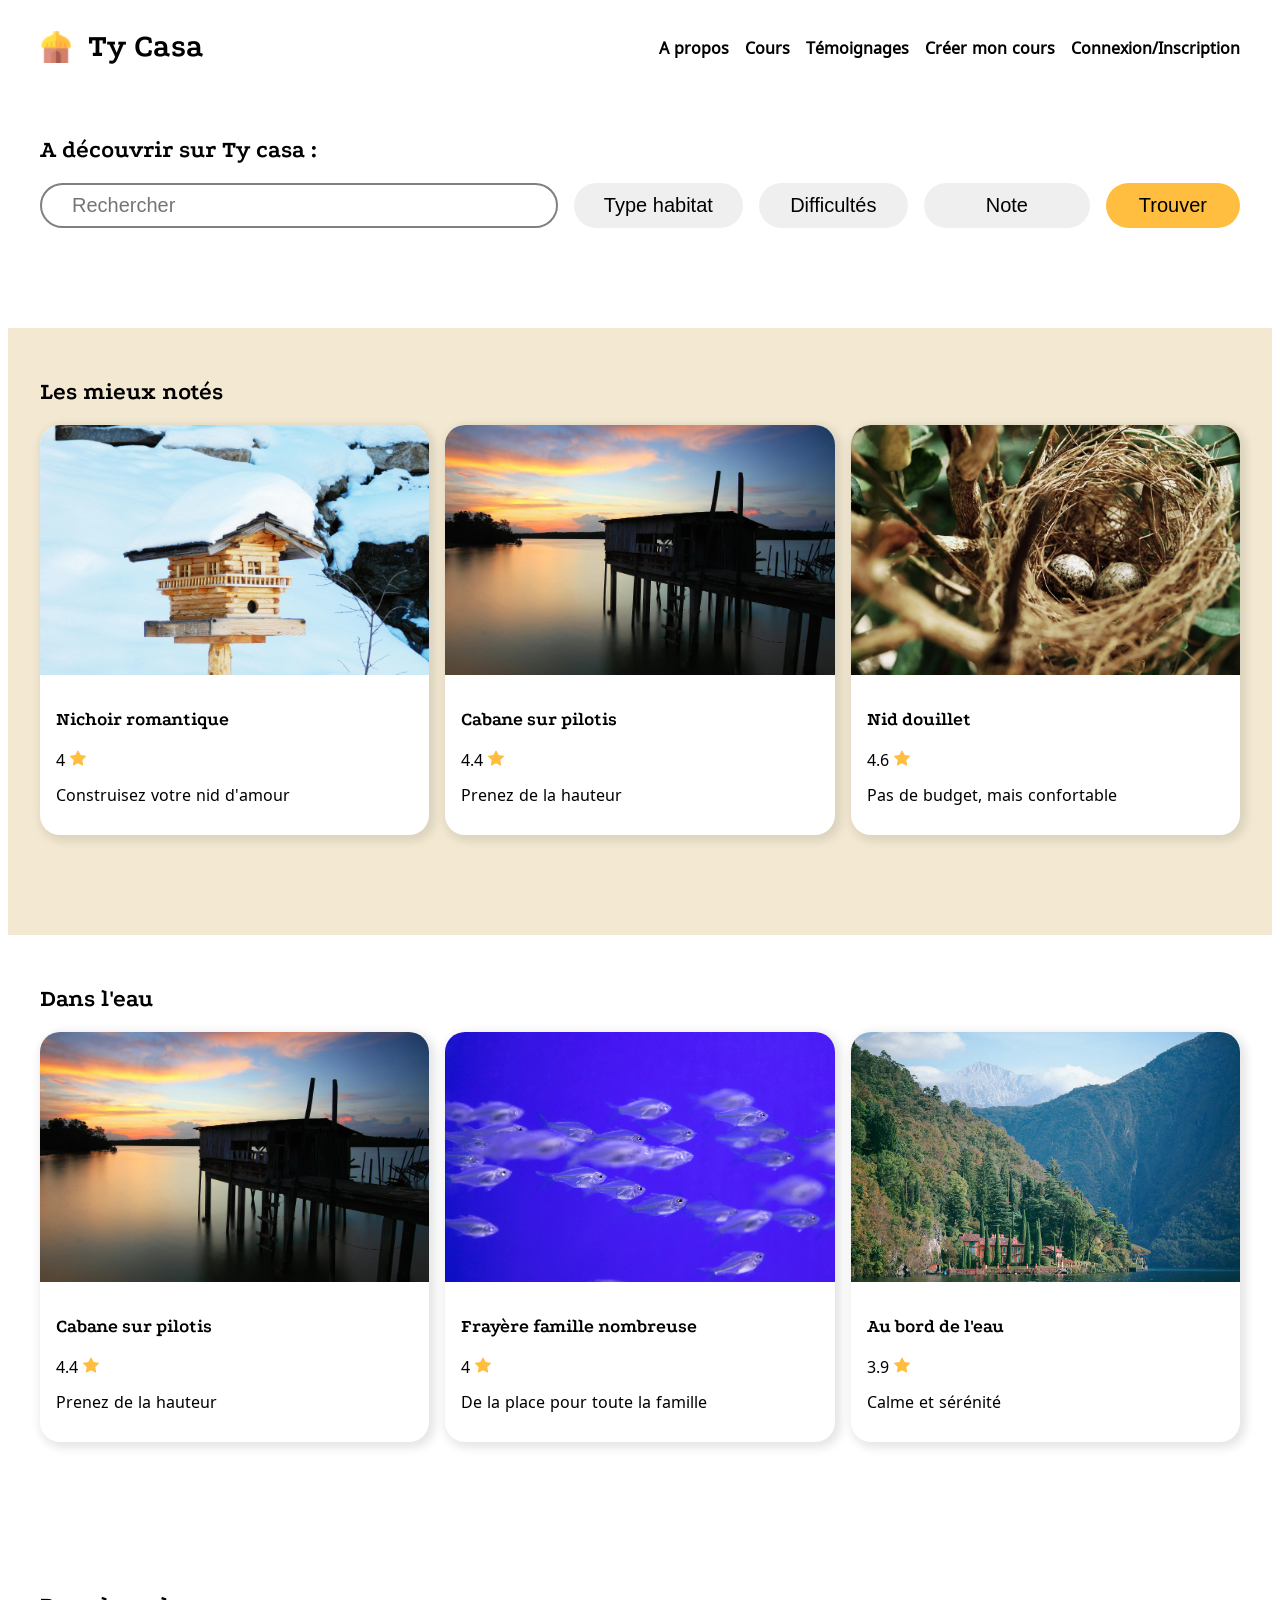
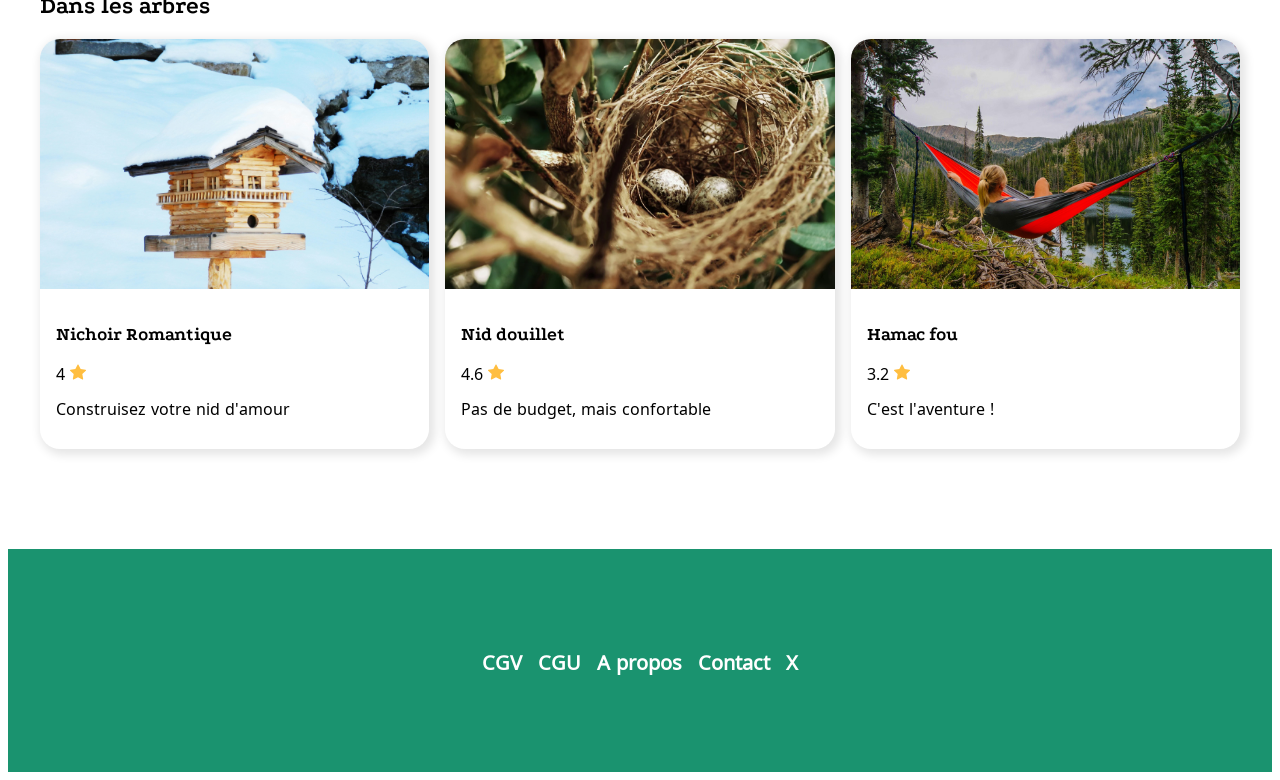
==== 2024/crise-logement-animaux/ty-casa/index.html @ b910e711 "Add webpage:Ty casa" ====
<!DOCTYPE html>
<html lang="fr">

<head>
    <meta charset="UTF-8">
    <meta name="viewport" content="width=device-width, initial-scale=1.0">
    <title>Ty Casa</title>
    <link rel="stylesheet" href="/2024/crise-logement-animaux/ty-casa/style.css">
    <link rel="preconnect" href="https://fonts.googleapis.com">
    <link rel="preconnect" href="https://fonts.gstatic.com" crossorigin>
    <link
        href="https://fonts.googleapis.com/css2?family=Noto+Sans+Warang+Citi&family=Podkova:wght@400..800&display=swap"
        rel="stylesheet">
</head>

<body>
    <header class="container">
        <div class="logo">
            <img src="/2024/crise-logement-animaux/ty-casa/images/hut.png" class="img-logo" alt="logo">
            <h1> Ty Casa </h1>
        </div>
        <nav>
            <ul class="menu reset">
                <li><a href="#">A propos</a> </li>
                <li><a href="#">Cours</a> </li>
                <li><a href="#">Témoignages</a></li>
                <li><a href="">Créer mon cours</a></li>
                <li><a href="#"> Connexion/Inscription</a></li>
            </ul>
        </nav>
    </header>
    <section class="container vertical-spacing">
        <h2 for="site-search">A découvrir sur Ty casa :</h2>
        <div class="search-bar">
            <input type="search" id="site-search" name="q" placeholder="Rechercher" />
            <select class="select-critere" name="habitat" id="habitat-select">
                <option value="">Type habitat</option>
                <option value="dog">Eau</option>
                <option value="cat">Terre</option>
                <option value="hamster">Forêt</option>
            </select>
            <select class="select-critere" name="difficultes" id="difficultes-select">
                <option value="">Difficultés</option>
                <option value="dog">Facile</option>
                <option value="cat">Moyenne</option>
                <option value="hamster">Elevée</option>
                <option value="hamster">Hard-core</option>
            </select>
            <select class="select-critere" name="notes" id="notes-select">
                <option value="">Note</option>
                <option value="dog">Bof 1/5</option>
                <option value="cat">Moyen 2/5</option>
                <option value="hamster">Pas mal 3/5</option>
                <option value="hamster">Cool 4/5</option>
                <option value="hamster">Top 5/5</option>
            </select>

            <button class="button-primary">Trouver</button>
        </div>
    </section>
    <section id="mieux-notes">
        <div class="container vertical-spacing">
            <h2>Les mieux notés</h2>
            <ul class="card-container reset">
                <li class="card">
                    <div class="card-img">
                        <img src="/2024/crise-logement-animaux/ty-casa/images/nichoir.jpg" alt="image-cours">
                    </div>
                    <div class="card-content">
                        <h3>Nichoir romantique</h3>
                        <p>4
                            <svg xmlns="http://www.w3.org/2000/svg" width="16" height="16" fill="currentColor"
                                class="bi bi-star-fill" viewBox="0 0 16 16">
                                <path
                                    d="M3.612 15.443c-.386.198-.824-.149-.746-.592l.83-4.73L.173 6.765c-.329-.314-.158-.888.283-.95l4.898-.696L7.538.792c.197-.39.73-.39.927 0l2.184 4.327 4.898.696c.441.062.612.636.282.95l-3.522 3.356.83 4.73c.078.443-.36.79-.746.592L8 13.187l-4.389 2.256z" />
                            </svg>
                        </p>
                        <p>Construisez votre nid d'amour</p>
                    </div>
                </li>
                <li class="card">
                    <div class="card-img">
                        <img src="/2024/crise-logement-animaux/ty-casa/images/cabane.jpg" alt="image-cours">
                    </div>
                    <div class="card-content">
                        <h3>Cabane sur pilotis</h3>
                        <p>4.4
                            <svg xmlns="http://www.w3.org/2000/svg" width="16" height="16" fill="currentColor"
                                class="bi bi-star-fill" viewBox="0 0 16 16">
                                <path
                                    d="M3.612 15.443c-.386.198-.824-.149-.746-.592l.83-4.73L.173 6.765c-.329-.314-.158-.888.283-.95l4.898-.696L7.538.792c.197-.39.73-.39.927 0l2.184 4.327 4.898.696c.441.062.612.636.282.95l-3.522 3.356.83 4.73c.078.443-.36.79-.746.592L8 13.187l-4.389 2.256z" />
                            </svg>
                        </p>
                        <p>Prenez de la hauteur</p>
                    </div>
                </li>
                <li class="card">
                    <div class="card-img">
                        <img src="/2024/crise-logement-animaux/ty-casa/images/Nid.webp" alt="image-cours">
                    </div>
                    <div class="card-content">
                        <h3>Nid douillet</h3>
                        <p>4.6
                            <svg xmlns="http://www.w3.org/2000/svg" width="16" height="16" fill="currentColor"
                                class="bi bi-star-fill" viewBox="0 0 16 16">
                                <path
                                    d="M3.612 15.443c-.386.198-.824-.149-.746-.592l.83-4.73L.173 6.765c-.329-.314-.158-.888.283-.95l4.898-.696L7.538.792c.197-.39.73-.39.927 0l2.184 4.327 4.898.696c.441.062.612.636.282.95l-3.522 3.356.83 4.73c.078.443-.36.79-.746.592L8 13.187l-4.389 2.256z" />
                            </svg>
                        </p>
                        <p>Pas de budget, mais confortable</p>
                    </div>
                </li>
            </ul>
        </div>
    </section>
    <section class="container vertical-spacing">
        <h2>Dans l'eau</h2>
        <ul class="card-container reset">
            <li class="card">
                <div class="card-img">
                    <img src="/2024/crise-logement-animaux/ty-casa/images/cabane.jpg" alt="image-cours" alt="image-cours">
                </div>
                <div class="card-content">
                    <h3>Cabane sur pilotis</h3>
                    <p>4.4
                        <svg xmlns="http://www.w3.org/2000/svg" width="16" height="16" fill="currentColor"
                            class="bi bi-star-fill" viewBox="0 0 16 16">
                            <path
                                d="M3.612 15.443c-.386.198-.824-.149-.746-.592l.83-4.73L.173 6.765c-.329-.314-.158-.888.283-.95l4.898-.696L7.538.792c.197-.39.73-.39.927 0l2.184 4.327 4.898.696c.441.062.612.636.282.95l-3.522 3.356.83 4.73c.078.443-.36.79-.746.592L8 13.187l-4.389 2.256z" />
                        </svg>
                    </p>
                    <p>Prenez de la hauteur</p>
                </div>
            </li>
            <li class="card">
                <div class="card-img">
                    <img src="/2024/crise-logement-animaux/ty-casa/images/frayere.jpg" alt="image-cours">
                </div>
                <div class="card-content">
                    <h3>Frayère famille nombreuse</h3>
                    <p>4
                        <svg xmlns="http://www.w3.org/2000/svg" width="16" height="16" fill="currentColor"
                            class="bi bi-star-fill" viewBox="0 0 16 16">
                            <path
                                d="M3.612 15.443c-.386.198-.824-.149-.746-.592l.83-4.73L.173 6.765c-.329-.314-.158-.888.283-.95l4.898-.696L7.538.792c.197-.39.73-.39.927 0l2.184 4.327 4.898.696c.441.062.612.636.282.95l-3.522 3.356.83 4.73c.078.443-.36.79-.746.592L8 13.187l-4.389 2.256z" />
                        </svg>
                    </p>
                    <p>De la place pour toute la famille</p>
                </div>
            </li>
            <li class="card">
                <div class="card-img">
                    <img src="/2024/crise-logement-animaux/ty-casa/images/maison-eau2.jpg" alt="image-cours">
                </div>
                <div class="card-content">
                    <h3>Au bord de l'eau</h3>
                    <p>3.9
                        <svg xmlns="http://www.w3.org/2000/svg" width="16" height="16" fill="currentColor"
                            class="bi bi-star-fill" viewBox="0 0 16 16">
                            <path
                                d="M3.612 15.443c-.386.198-.824-.149-.746-.592l.83-4.73L.173 6.765c-.329-.314-.158-.888.283-.95l4.898-.696L7.538.792c.197-.39.73-.39.927 0l2.184 4.327 4.898.696c.441.062.612.636.282.95l-3.522 3.356.83 4.73c.078.443-.36.79-.746.592L8 13.187l-4.389 2.256z" />
                        </svg>
                    </p>
                    <p>Calme et sérénité</p>
                </div>
            </li>
        </ul>
    </section>
    <section class="container vertical-spacing">
        <h2>Dans les arbres</h2>
        <ul class="card-container reset">
            <li class="card">
                <div class="card-img">
                    <img src="/2024/crise-logement-animaux/ty-casa/images/nichoir.jpg" alt="image-cours">
                </div>
                <div class="card-content">
                    <h3>Nichoir Romantique</h3>
                    <p>4
                        <svg xmlns="http://www.w3.org/2000/svg" width="16" height="16" fill="currentColor"
                            class="bi bi-star-fill" viewBox="0 0 16 16">
                            <path
                                d="M3.612 15.443c-.386.198-.824-.149-.746-.592l.83-4.73L.173 6.765c-.329-.314-.158-.888.283-.95l4.898-.696L7.538.792c.197-.39.73-.39.927 0l2.184 4.327 4.898.696c.441.062.612.636.282.95l-3.522 3.356.83 4.73c.078.443-.36.79-.746.592L8 13.187l-4.389 2.256z" />
                        </svg>
                    </p>
                    <p>Construisez votre nid d'amour</p>
                </div>
            </li>
            <li class="card">
                <div class="card-img">
                    <img src="/2024/crise-logement-animaux/ty-casa/images/Nid.webp" alt="image-cours">
                </div>
                <div class="card-content">
                    <h3>Nid douillet</h3>
                    <p>4.6
                        <svg xmlns="http://www.w3.org/2000/svg" width="16" height="16" fill="currentColor"
                            class="bi bi-star-fill" viewBox="0 0 16 16">
                            <path
                                d="M3.612 15.443c-.386.198-.824-.149-.746-.592l.83-4.73L.173 6.765c-.329-.314-.158-.888.283-.95l4.898-.696L7.538.792c.197-.39.73-.39.927 0l2.184 4.327 4.898.696c.441.062.612.636.282.95l-3.522 3.356.83 4.73c.078.443-.36.79-.746.592L8 13.187l-4.389 2.256z" />
                        </svg>
                    </p>
                    <p>Pas de budget, mais confortable</p>
                </div>
            </li>
            <li class="card">
                <div class="card-img">
                    <img src="/2024/crise-logement-animaux/ty-casa/images/h.avif" alt="image-cours">
                </div>
                <div class="card-content">
                    <h3>Hamac fou</h3>
                    <p>3.2
                        <svg xmlns="http://www.w3.org/2000/svg" width="16" height="16" fill="currentColor"
                            class="bi bi-star-fill" viewBox="0 0 16 16">
                            <path
                                d="M3.612 15.443c-.386.198-.824-.149-.746-.592l.83-4.73L.173 6.765c-.329-.314-.158-.888.283-.95l4.898-.696L7.538.792c.197-.39.73-.39.927 0l2.184 4.327 4.898.696c.441.062.612.636.282.95l-3.522 3.356.83 4.73c.078.443-.36.79-.746.592L8 13.187l-4.389 2.256z" />
                        </svg>
                    </p>
                    <p>C'est l'aventure !</p>
                </div>
            </li>
        </ul>
    </section>
    <footer class="footer">
        <div class="container">
            <ul class="menu reset">
                <li>
                    <a href="#">CGV</a>
                </li>
                <li>
                    <a href="#">CGU</a>
                </li>
                <li>
                    <a href="#">A propos</a>
                </li>
                <li>
                    <a href="#">Contact</a>
                </li>
                <li>
                    <a href="#">X</a>
                </li>
            </ul>
        </div>
    </footer>
</body>

</html>
---- 2024/crise-logement-animaux/ty-casa/style.css ----
ul.reset{
   list-style:none;
   margin:0;
   padding: 0;
   text-indent: 0;
}
select {
    -webkit-appearance: none;
    -moz-appearance: none;
    appearance: none;
}
body{
    font-family: "Noto Sans Warang Citi", sans-serif;
}
header{
    display: flex;
    justify-content:space-between;
    align-items: center;
}
.menu.reset a:hover{
    color:#1A936F;
    font-weight: bolder;
}
.menu.reset a{
    font-weight: bolder;
}
h1,h2,h3{
    font-family: "Podkova", serif;
}
.menu{
    display: flex;
    gap:16px;
}
a {
    color: black;
    text-decoration: none;
}
#site-search{
    width: 200%;
    font-size: 20px;
    border-radius: 9999px;
    padding: 8px 30px;
    border:2px solid grey;
}
.search-bar{
    display: flex;
    gap: 16px;
    justify-content:space-around;
}
.select-critere{
    text-align: center;
    font-size: 20px;
    border-radius: 9999px;
    padding: 8px 30px;
    border:transparent;
}
.button-primary{
    background-color: #FFBE40;
    font-size: 20px;
    border-radius: 9999px;
    padding: 8px 30px;
    border: 3px solid transparent;
}
.button-primary:hover{
    background-color: white;
    border: 3px solid #FFBE40;
}
.logo{
    display:flex;
    align-items: center;
    gap: 16px;
}
.img-logo{
    width: 32px;
    height: 32px;
}
.vertical-spacing{
    padding-bottom: 100px ;
    padding-top:30px;
}
.card-container{
    display: flex;
    gap: 16px;
}
.card{
    width: calc(100%/3);
    background-color: white;
    border-radius: 20px;
    box-shadow: 3px 3px 10px 3px rgba(0,0,0,0.1);
}
.card-content{
    padding: 16px;
}
.card-img{
    /*width:100%;*/
    height: 250px;
    overflow: hidden;
}
.card-img img{
    min-height: 100%;
    width: 100%;
}
.bi.bi-star-fill{
    color:#FFBE40;
}
#mieux-notes{
    background-color: #F3E9D2;
}
img{
    width: 100%;
    border-radius: 20px 20px 0 0;
}
.container{
    margin:auto;
    max-width: 1200px;
}
.footer{
    display: flex;
    background-color:#1A936F;
    padding:100px 0;
    color:white;
    font-size: 20px;
}
.footer a {
    color:inherit;
}
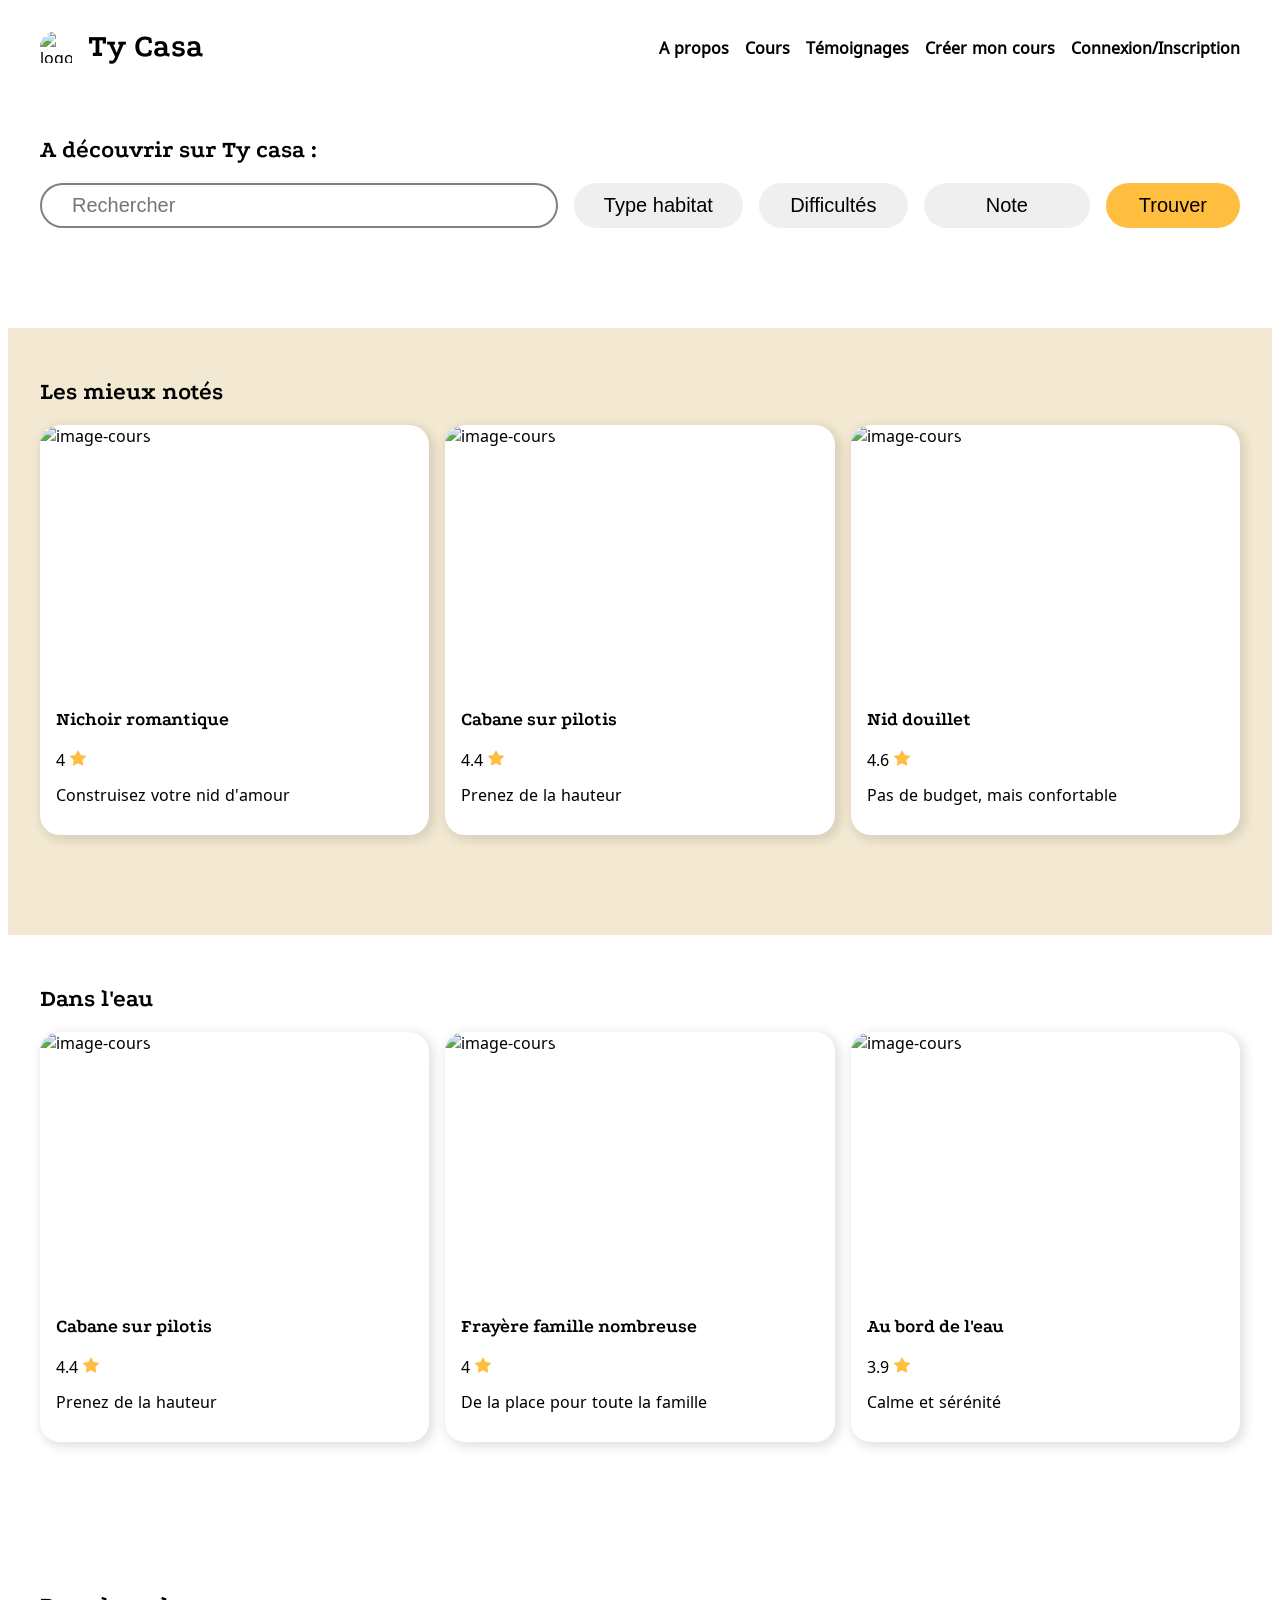
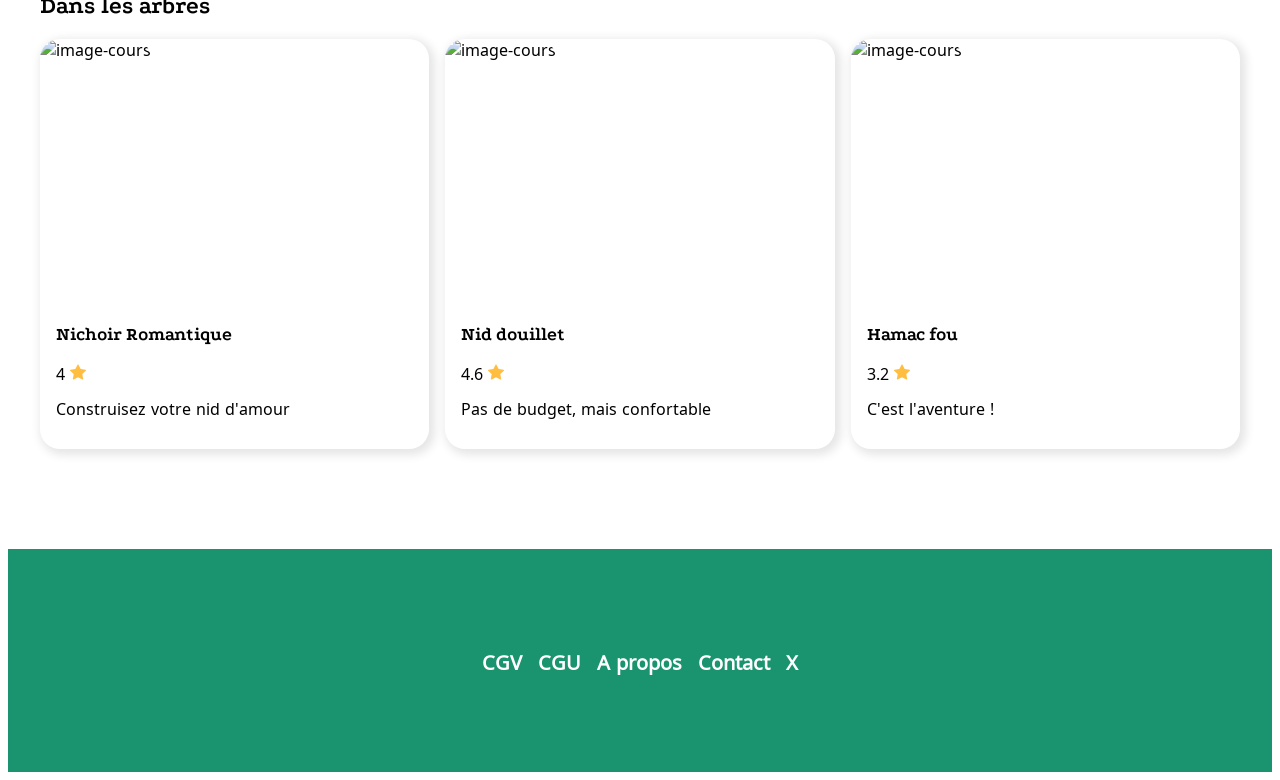
==== commit e977d52e: "Setup Ty Casa for github pages" ====
--- a/2024/crise-logement-animaux/ty-casa/index.html
+++ b/2024/crise-logement-animaux/ty-casa/index.html
@@ -5,7 +5,7 @@
     <meta charset="UTF-8">
     <meta name="viewport" content="width=device-width, initial-scale=1.0">
     <title>Ty Casa</title>
-    <link rel="stylesheet" href="/2024/crise-logement-animaux/ty-casa/style.css">
+    <link rel="stylesheet" href="./style.css">
     <link rel="preconnect" href="https://fonts.googleapis.com">
     <link rel="preconnect" href="https://fonts.gstatic.com" crossorigin>
     <link
@@ -16,7 +16,7 @@
 <body>
     <header class="container">
         <div class="logo">
-            <img src="/2024/crise-logement-animaux/ty-casa/images/hut.png" class="img-logo" alt="logo">
+            <img src="./hut.png" class="img-logo" alt="logo">
             <h1> Ty Casa </h1>
         </div>
         <nav>
@@ -64,7 +64,7 @@
             <ul class="card-container reset">
                 <li class="card">
                     <div class="card-img">
-                        <img src="/2024/crise-logement-animaux/ty-casa/images/nichoir.jpg" alt="image-cours">
+                        <img src="./nichoir.jpg" alt="image-cours">
                     </div>
                     <div class="card-content">
                         <h3>Nichoir romantique</h3>
@@ -80,7 +80,7 @@
                 </li>
                 <li class="card">
                     <div class="card-img">
-                        <img src="/2024/crise-logement-animaux/ty-casa/images/cabane.jpg" alt="image-cours">
+                        <img src="./cabane.jpg" alt="image-cours">
                     </div>
                     <div class="card-content">
                         <h3>Cabane sur pilotis</h3>
@@ -96,7 +96,7 @@
                 </li>
                 <li class="card">
                     <div class="card-img">
-                        <img src="/2024/crise-logement-animaux/ty-casa/images/Nid.webp" alt="image-cours">
+                        <img src="./Nid.webp" alt="image-cours">
                     </div>
                     <div class="card-content">
                         <h3>Nid douillet</h3>
@@ -118,7 +118,7 @@
         <ul class="card-container reset">
             <li class="card">
                 <div class="card-img">
-                    <img src="/2024/crise-logement-animaux/ty-casa/images/cabane.jpg" alt="image-cours" alt="image-cours">
+                    <img src="./cabane.jpg" alt="image-cours" alt="image-cours">
                 </div>
                 <div class="card-content">
                     <h3>Cabane sur pilotis</h3>
@@ -134,7 +134,7 @@
             </li>
             <li class="card">
                 <div class="card-img">
-                    <img src="/2024/crise-logement-animaux/ty-casa/images/frayere.jpg" alt="image-cours">
+                    <img src="./frayere.jpg" alt="image-cours">
                 </div>
                 <div class="card-content">
                     <h3>Frayère famille nombreuse</h3>
@@ -150,7 +150,7 @@
             </li>
             <li class="card">
                 <div class="card-img">
-                    <img src="/2024/crise-logement-animaux/ty-casa/images/maison-eau2.jpg" alt="image-cours">
+                    <img src="./maison-eau2.jpg" alt="image-cours">
                 </div>
                 <div class="card-content">
                     <h3>Au bord de l'eau</h3>
@@ -171,7 +171,7 @@
         <ul class="card-container reset">
             <li class="card">
                 <div class="card-img">
-                    <img src="/2024/crise-logement-animaux/ty-casa/images/nichoir.jpg" alt="image-cours">
+                    <img src="./nichoir.jpg" alt="image-cours">
                 </div>
                 <div class="card-content">
                     <h3>Nichoir Romantique</h3>
@@ -187,7 +187,7 @@
             </li>
             <li class="card">
                 <div class="card-img">
-                    <img src="/2024/crise-logement-animaux/ty-casa/images/Nid.webp" alt="image-cours">
+                    <img src="./Nid.webp" alt="image-cours">
                 </div>
                 <div class="card-content">
                     <h3>Nid douillet</h3>
@@ -203,7 +203,7 @@
             </li>
             <li class="card">
                 <div class="card-img">
-                    <img src="/2024/crise-logement-animaux/ty-casa/images/h.avif" alt="image-cours">
+                    <img src="./h.avif" alt="image-cours">
                 </div>
                 <div class="card-content">
                     <h3>Hamac fou</h3>
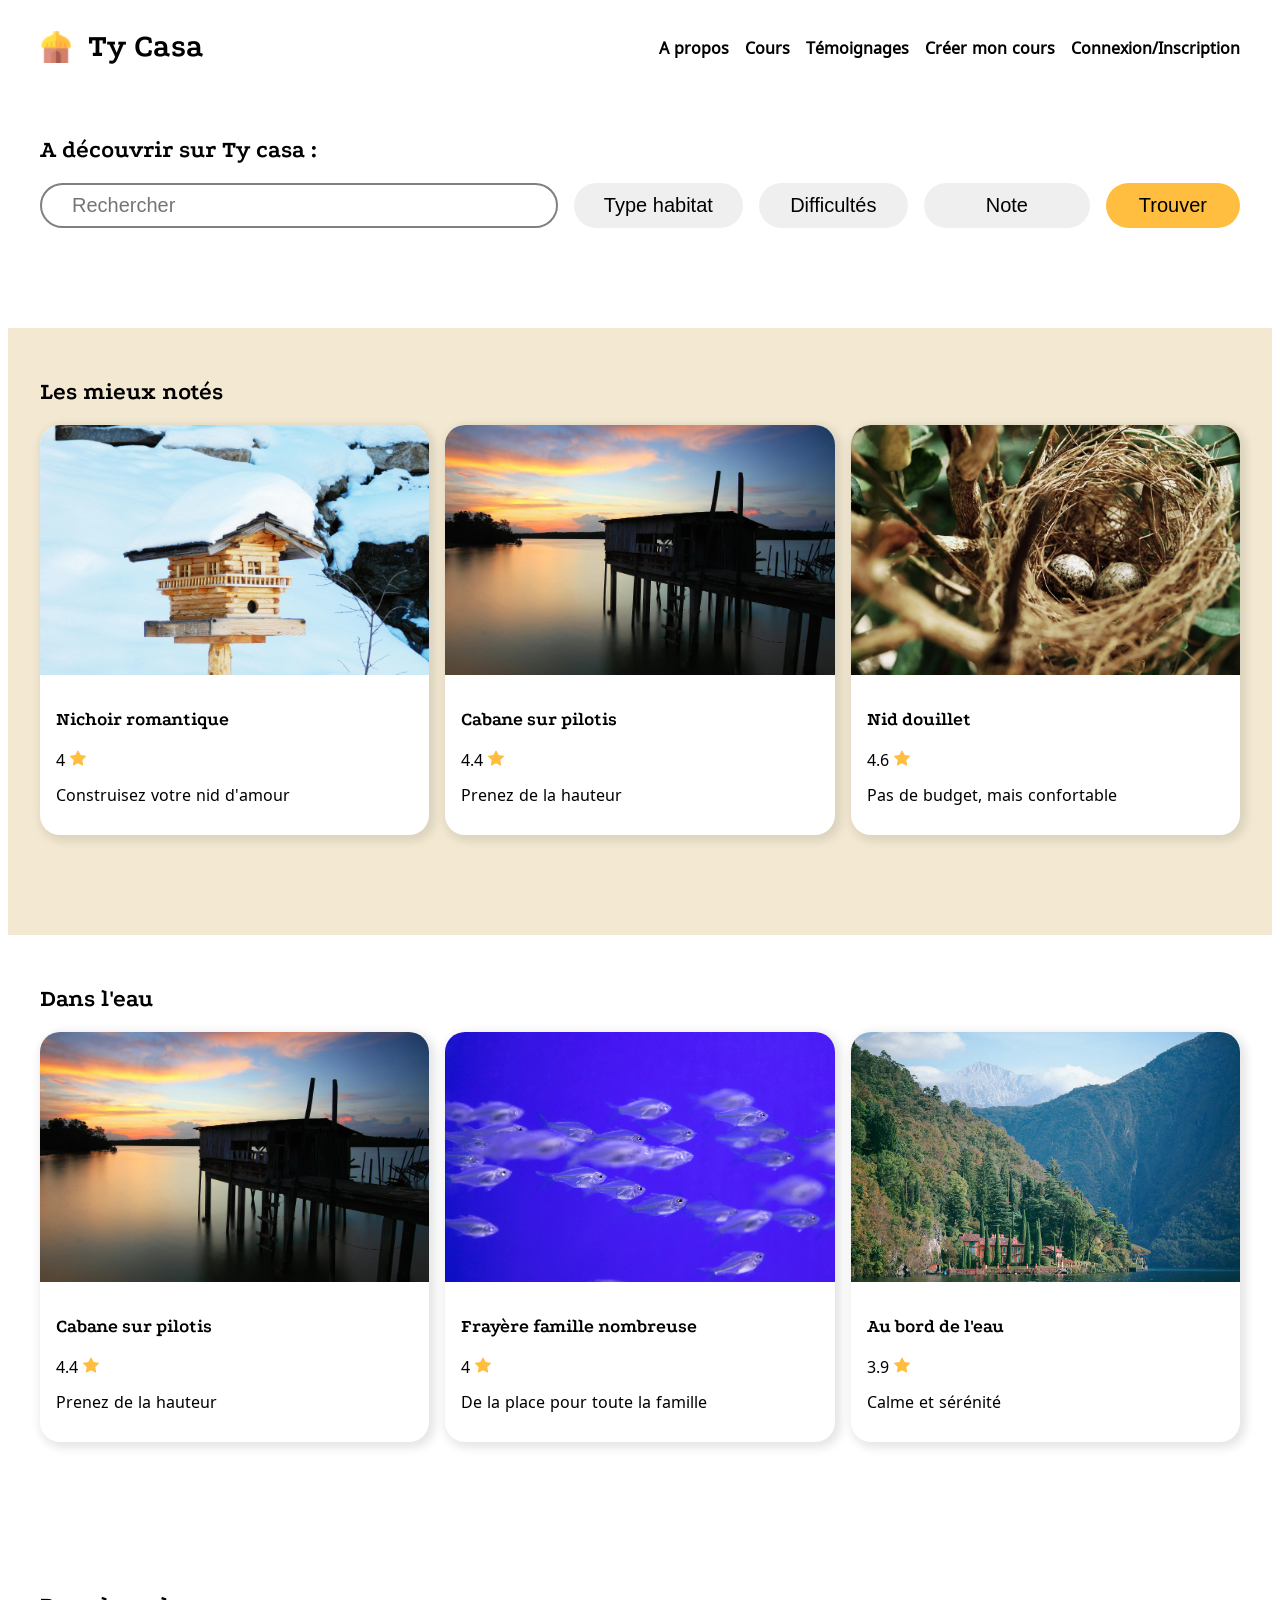
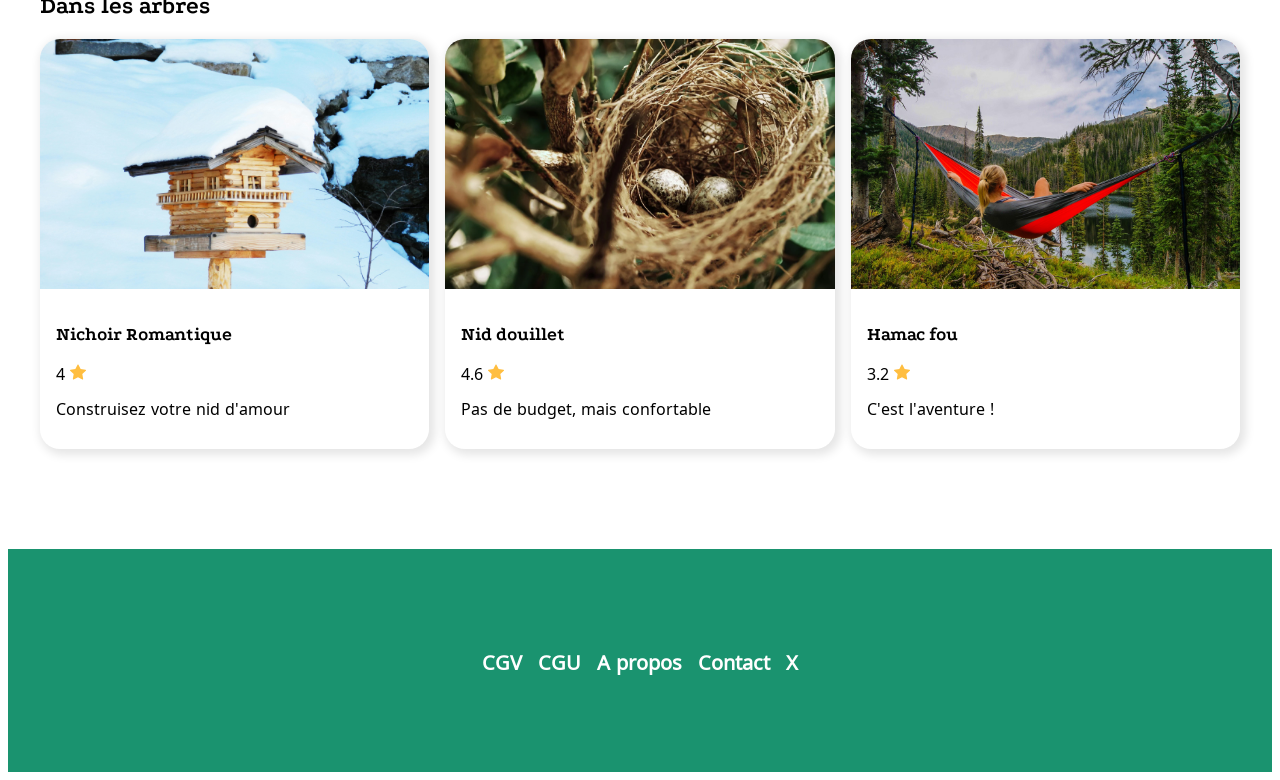
==== commit 7fa14c05: "Setup Ty Casa for github pages again because I wrongly fixed the images again" ====
--- a/2024/crise-logement-animaux/ty-casa/index.html
+++ b/2024/crise-logement-animaux/ty-casa/index.html
@@ -16,7 +16,7 @@
 <body>
     <header class="container">
         <div class="logo">
-            <img src="./hut.png" class="img-logo" alt="logo">
+            <img src="./images/hut.png" class="img-logo" alt="logo">
             <h1> Ty Casa </h1>
         </div>
         <nav>
@@ -64,7 +64,7 @@
             <ul class="card-container reset">
                 <li class="card">
                     <div class="card-img">
-                        <img src="./nichoir.jpg" alt="image-cours">
+                        <img src="./images/nichoir.jpg" alt="image-cours">
                     </div>
                     <div class="card-content">
                         <h3>Nichoir romantique</h3>
@@ -80,7 +80,7 @@
                 </li>
                 <li class="card">
                     <div class="card-img">
-                        <img src="./cabane.jpg" alt="image-cours">
+                        <img src="./images/cabane.jpg" alt="image-cours">
                     </div>
                     <div class="card-content">
                         <h3>Cabane sur pilotis</h3>
@@ -96,7 +96,7 @@
                 </li>
                 <li class="card">
                     <div class="card-img">
-                        <img src="./Nid.webp" alt="image-cours">
+                        <img src="./images/Nid.webp" alt="image-cours">
                     </div>
                     <div class="card-content">
                         <h3>Nid douillet</h3>
@@ -118,7 +118,7 @@
         <ul class="card-container reset">
             <li class="card">
                 <div class="card-img">
-                    <img src="./cabane.jpg" alt="image-cours" alt="image-cours">
+                    <img src="./images/cabane.jpg" alt="image-cours" alt="image-cours">
                 </div>
                 <div class="card-content">
                     <h3>Cabane sur pilotis</h3>
@@ -134,7 +134,7 @@
             </li>
             <li class="card">
                 <div class="card-img">
-                    <img src="./frayere.jpg" alt="image-cours">
+                    <img src="./images/frayere.jpg" alt="image-cours">
                 </div>
                 <div class="card-content">
                     <h3>Frayère famille nombreuse</h3>
@@ -150,7 +150,7 @@
             </li>
             <li class="card">
                 <div class="card-img">
-                    <img src="./maison-eau2.jpg" alt="image-cours">
+                    <img src="./images/maison-eau2.jpg" alt="image-cours">
                 </div>
                 <div class="card-content">
                     <h3>Au bord de l'eau</h3>
@@ -171,7 +171,7 @@
         <ul class="card-container reset">
             <li class="card">
                 <div class="card-img">
-                    <img src="./nichoir.jpg" alt="image-cours">
+                    <img src="./images/nichoir.jpg" alt="image-cours">
                 </div>
                 <div class="card-content">
                     <h3>Nichoir Romantique</h3>
@@ -187,7 +187,7 @@
             </li>
             <li class="card">
                 <div class="card-img">
-                    <img src="./Nid.webp" alt="image-cours">
+                    <img src="./images/Nid.webp" alt="image-cours">
                 </div>
                 <div class="card-content">
                     <h3>Nid douillet</h3>
@@ -203,7 +203,7 @@
             </li>
             <li class="card">
                 <div class="card-img">
-                    <img src="./h.avif" alt="image-cours">
+                    <img src="./images/h.avif" alt="image-cours">
                 </div>
                 <div class="card-content">
                     <h3>Hamac fou</h3>
